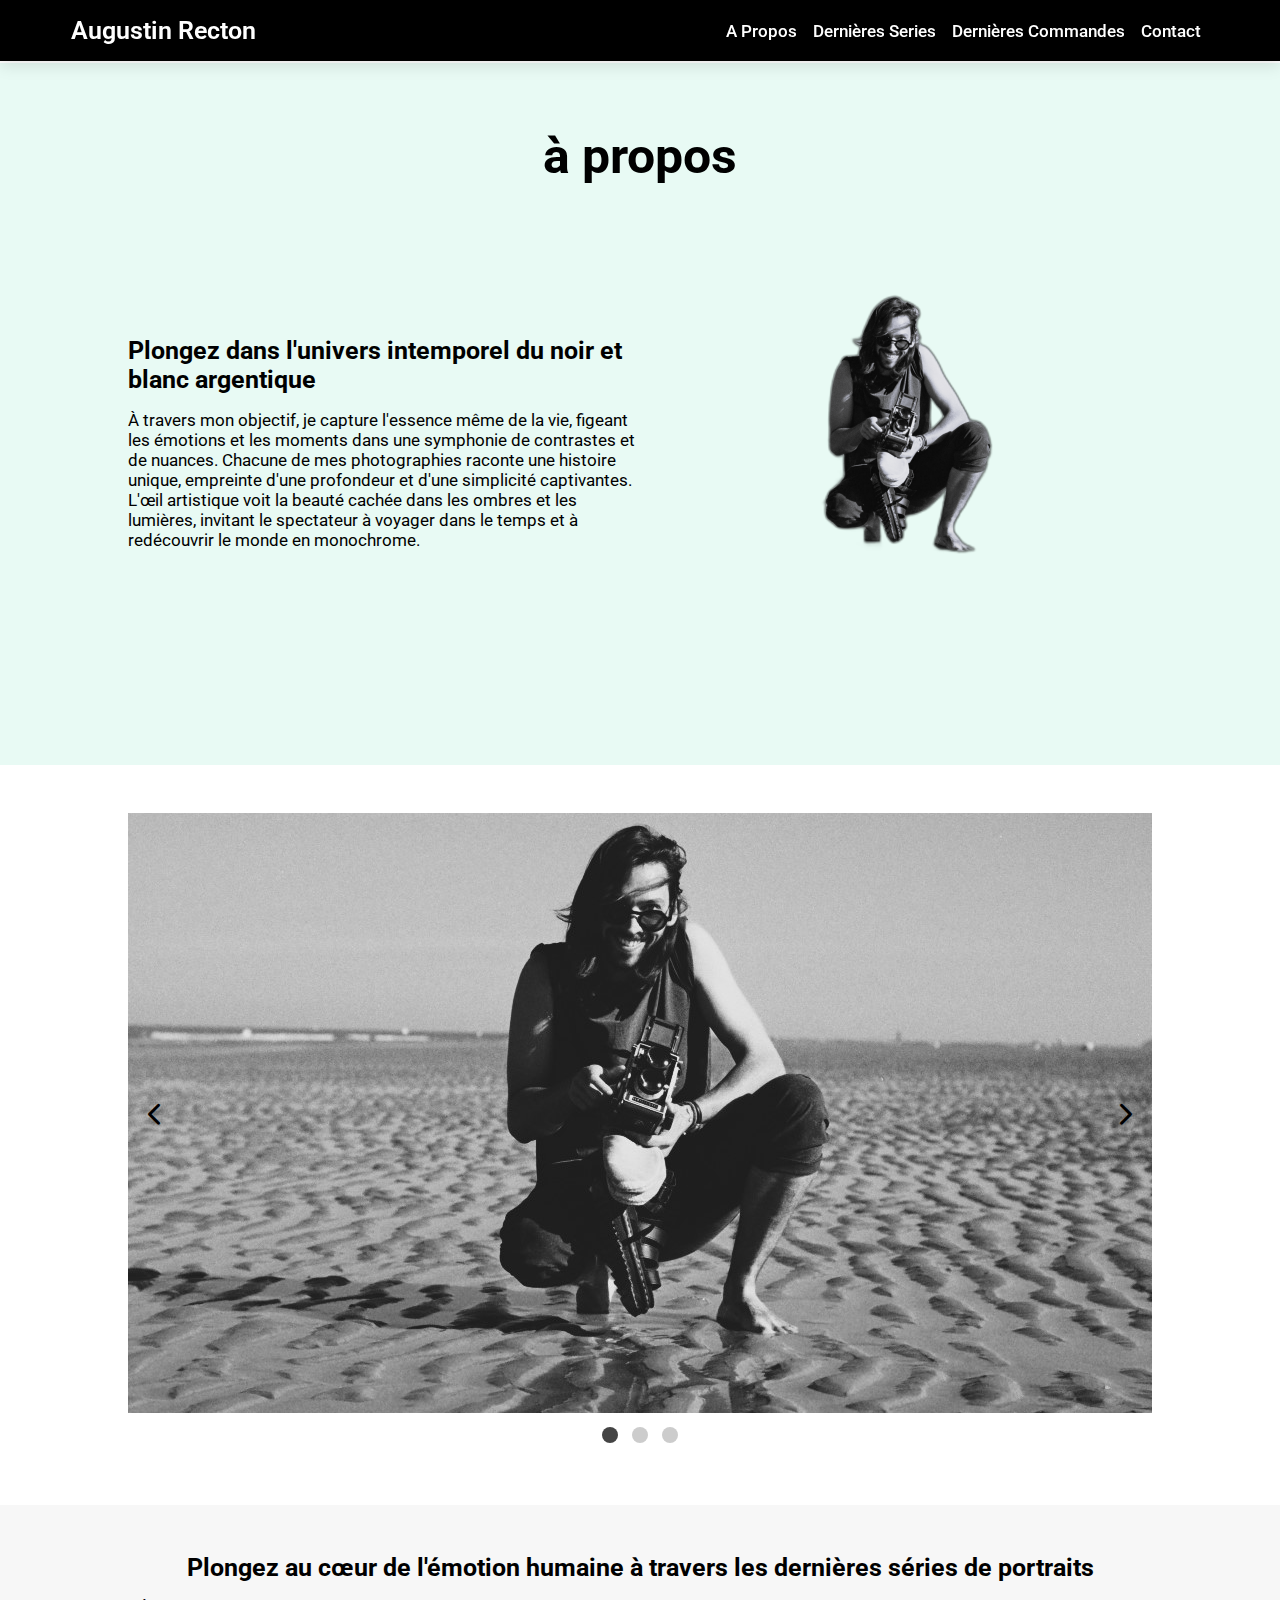
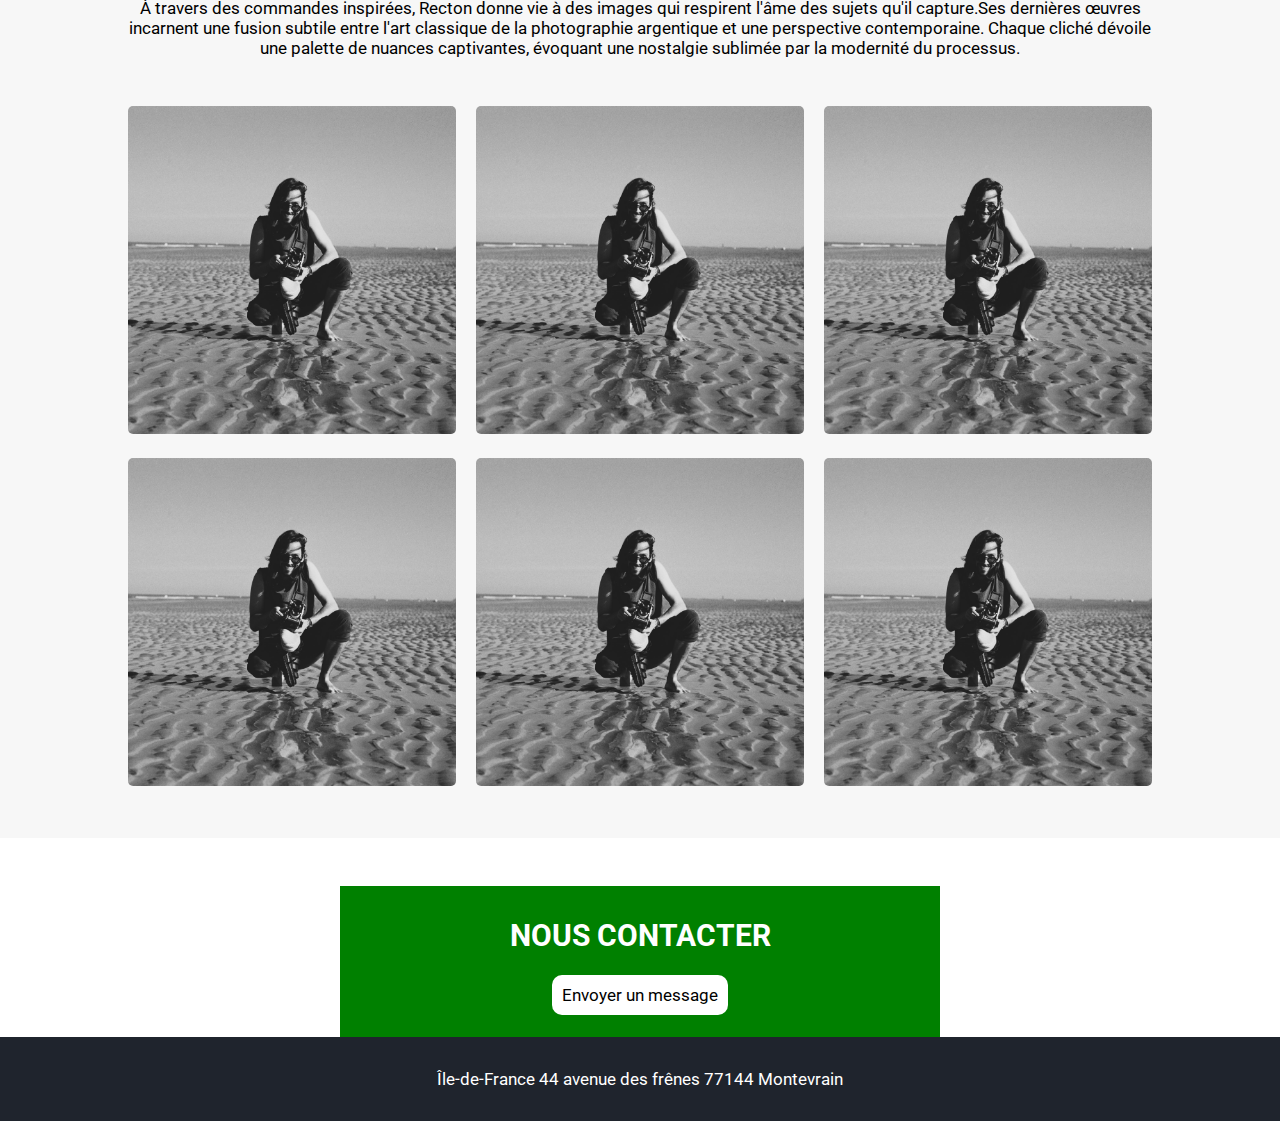
==== index.html @ 0e745ff0 "html css site aug" ====
<!DOCTYPE html>
<html lang="en">

<head>
    <meta charset="UTF-8">
    <meta name="viewport" content="width=device-width, initial-scale=1.0">
    <title>Augustin Recton</title>
    <link rel="icon" type="image/x-icon" href="./images/augdetouré.png">
    <!-- Google Font  -->
    <link
        href="https://fonts.googleapis.com/css2?family=Roboto:ital,wght@0,400;0,500;0,700;0,900;1,400;1,500;1,700;1,900&display=swap"
        rel="stylesheet">
    <!-- font-awesome -->
    <link rel="stylesheet" href="https://cdnjs.cloudflare.com/ajax/libs/font-awesome/6.0.0/css/all.min.css">


    <!-- CSS  -->
    <link rel="stylesheet" href="./css/style.css">

</head>

<body>
    <!-- Header Navbar  -->
    <!-- Header Navbar  -->
    <!-- Header Navbar  -->
    <header class="header">
        <nav>
            <div class="nav-center">
                <div class="nav-header">
                    <a class="logo" href="./index.html">Augustin Recton</a>
                    <button class="nav-toggle">
                        <i class="fas fa-bars"></i>
                    </button>
                </div>
                <ul class="links">
                    <li>
                        <a href="index.html">A Propos</a>
                    </li>
                    <li>
                        <a href="#">Dernières Series</a>
                    </li>
                    <li>
                        <a href="#">Dernières Commandes</a>
                    </li>
                    <li>
                        <a href="#">Contact</a>
                    </li>
                </ul>
            </div>
        </nav>
    </header>


    <!-- About Section  -->
    <!-- About Section  -->
    <!-- About Section  -->
    <div class="about">
        <div class="about-title">
            <h1>à propos</h1>
        </div>
        <div class="about-container">
            <!-- About Details  -->
            <div class="about-item">
                <div class="about-info">
                    <h3>Plongez dans l'univers intemporel du noir et blanc argentique</h3>
                    <p>À travers mon objectif, je capture l'essence même de la vie, figeant les émotions et les moments
                        dans une symphonie de contrastes et de nuances. Chacune de mes photographies raconte une
                        histoire unique, empreinte d'une profondeur et d'une simplicité captivantes. L'œil artistique
                        voit la beauté cachée dans les ombres et les lumières, invitant le spectateur à voyager dans le
                        temps et à redécouvrir le monde en monochrome.</p>
                </div>
            </div>

            <div class="about-item photo">
                <!-- About Photo  -->
                <div class="about-photo">
                    <img src="./images/augdetouré.png" alt="Photo">

                </div>
            </div>

        </div>
    </div>




    <!-- Slider Section  -->
    <!-- Slider Section  -->
    <!-- Slider Section  -->
    <div class="slider-container">
        <div id="slider">
            <div class="slide">
                <img src="./images/photo-augustin.jpg" alt="Photo">

            </div>

            <div class="slide">
                <img src="./images/photo-augustin.jpg" alt="Photo">
            </div>

            <div class="slide">
                <img src="./images/photo-augustin.jpg" alt="Photo">
            </div>

            <!--Controlling arrows-->
            <span class="controls" onclick="prevSlide(-1)" id="left-arrow"><i class="fa-solid fa-chevron-left"></i>
            </span>
            <span class="controls" id="right-arrow" onclick="nextSlide(1)"><i class="fa-solid fa-chevron-right"></i>
            </span>
        </div>
        <div id="dots-con">
            <span class="dot"></span>
            <span class="dot"></span>
            <span class="dot"></span>
        </div>
    </div>




    <!-- Portraits Section  -->
    <!-- Portraits Section  -->
    <!-- Portraits Section  -->
    <div class="portraits">
        <div class="title-container">
            <h3>Plongez au cœur de l'émotion humaine à travers les dernières séries de portraits
            </h3>
            <p>À travers des commandes inspirées, Recton donne vie à des images qui respirent l'âme des sujets qu'il
                capture.Ses dernières œuvres incarnent une fusion subtile entre l'art classique de la photographie
                argentique et
                une perspective contemporaine. Chaque cliché dévoile une palette de nuances captivantes, évoquant une
                nostalgie sublimée par la
                modernité du processus.</p>
        </div>
        <div class="portraits-container">
            <div class="portraits-item">
                <div class="photo">
                    <img src="./images/photo-augustin.jpg" alt="">
                </div>
            </div>
            <div class="portraits-item">
                <div class="photo">
                    <img src="./images/photo-augustin.jpg" alt="">
                </div>
            </div>
            <div class="portraits-item">
                <div class="photo">
                    <img src="./images/photo-augustin.jpg" alt="">
                </div>
            </div>
            <div class="portraits-item">
                <div class="photo">
                    <img src="./images/photo-augustin.jpg" alt="">
                </div>
            </div>
            <div class="portraits-item">
                <div class="photo">
                    <img src="./images/photo-augustin.jpg" alt="">
                </div>
            </div>
            <div class="portraits-item">
                <div class="photo">
                    <img src="./images/photo-augustin.jpg" alt="">
                </div>
            </div>
        </div>
    </div>



    <!-- Contact Section  -->
    <!-- Contact Section  -->
    <!-- Contact Section  -->
    <div class="contact">
        <h1>NOUS CONTACTER</h1>
        <a href="mailto:arecton@gmail.com">Envoyer un message</a>
    </div>




    <!-- Footer  -->
    <!-- Footer  -->
    <!-- Footer  -->
    <footer>
        <p>Île-de-France
            44 avenue des frênes
            77144 Montevrain</p>
    </footer>


    <!-- JavaScript  -->
    <script src="./js/script.js"></script>
</body>

</html>
---- css/style.css ----
/* Default CSS  */
* {
    padding: 0;
    margin: 0;
    box-sizing: border-box;
}

body {
    font-family: 'Roboto', sans-serif;
}

img {
    max-width: 100%;
}

a {
    text-decoration: none;
}

ul {
    list-style-type: none;
}

/* CSS  */

/* Header Navbar*/
/* Header Navbar*/
/* Header Navbar*/
nav {
    background: #000;
    box-shadow: 0 5px 15px rgba(0, 0, 0, 0.1);
    position: fixed;
    top: 0;
    width: 100%;
    z-index: 999;
}

/* navbar logo section  */
.nav-header {
    display: flex;
    align-items: center;
    justify-content: space-between;
    padding: 1rem;
}

.logo {
    font-size: 25px;
    color: #fff;
    font-weight: 600;
}

/* nav toggle or click mobile menu  */
.nav-toggle {
    font-size: 1.5rem;
    color: hsl(205, 78%, 60%);
    background: transparent;
    border-color: transparent;
    transition: all 0.3s linear;
    cursor: pointer;
}

.nav-toggle:hover {
    color: hsl(205, 86%, 17%);
    transform: rotate(90deg);
}

.links {
    height: 0;
    overflow: hidden;
    transition: all 0.3s linear;
}

/* navbar link menu  */
.links a {
    color: #fff;
    font-size: 17px;
    font-weight: 500;
    text-transform: capitalize;
    display: block;
    padding: 0.5rem 1rem;
    transition: all 0.3s linear;
}

.links a:hover {
    background: hsl(205, 86%, 81%);
    color: hsl(205, 78%, 60%);
    padding-left: 1.5rem;
}

/* show links call app.js  */
.show-links {
    height: 180px;
}

/* Navbar Responsive  */

@media screen and (min-width: 800px) {
    .nav-center {
        max-width: 1170px;
        margin: 0 auto;
        display: flex;
        align-items: center;
        justify-content: space-between;
        padding: 1rem;
    }

    .nav-header {
        padding: 0;
    }

    .nav-toggle {
        display: none;
    }

    .links {
        height: auto;
        display: flex;
    }

    .links a {
        padding: 0;
        margin: 0 0.5rem;
    }

    .links a:hover {
        padding: 0;
        background: transparent;
    }
}



/* About Section  */
/* About Section  */
/* About Section  */
.about {
    background: #e8faf4;
    margin-top: 63px;
    padding: 4rem 0;
}

.about-container {
    width: 80%;
    margin: auto;
    display: flex;
    justify-content: space-between;
    align-items: center;
}

.about .about-title h1 {
    font-size: 50px;
    text-align: center;
}

.about-container .about-item {
    width: 50%;
}

.about-container .about-item .about-info h3 {
    font-size: 25px;
}

.about-container .about-item .about-info p {
    font-size: 17px;
    padding-top: 1rem;
}

.about-container .about-photo img {
    max-width: 100%;
}

/* About Responsive Section  */
@media screen and (max-width: 992px) {
    .about-container {
        width: 100%;
        padding: 2rem;
    }
}

@media screen and (max-width: 764px) {
    .about-container .about-item .about-info h3 {
        font-size: 20px;
    }
}

@media screen and (max-width: 676px) {
    .about-container {
        flex-direction: column;
    }

    .about-container .about-item.photo {
        order: calc(1);
    }

    .about-container .about-item {
        width: 100%;
        order: calc(2);
    }
}

@media screen and (max-width: 464px) {
    .about-container .about-item .about-info h3 {
        font-size: 17px;
    }

    .about-container .about-item .about-info p {
        font-size: 15px;
    }
}



/* Slider Section  */
/* Slider Section  */
/* Slider Section  */
.slider-container {
    padding: 3rem 0;
}

#slider {
    width: 80%;
    margin: 0 auto;
    position: relative;
    overflow: hidden;
}

.slide {
    width: 100%;
    display: none;
    animation-name: fade;
    animation-duration: 1s;
}

.slide img {
    width: 100%;
    height: 600px;
    object-fit: cover;
    object-position: center;
}

@keyframes fade {
    from {
        opacity: 0.5;
    }

    to {
        opacity: 1;
    }
}

.controls {
    position: absolute;
    top: 50%;
    transform: translateY(-50%);
    font-size: 1.5em;
    padding: 15px 10px;
    border-radius: 5px;

}

.controls:hover {
    background: white;
    transition: 0.3s;
}

.controls:active {
    color: grey;
}

#left-arrow {
    left: 10px;
    cursor: pointer;
}

#right-arrow {
    right: 10px;
    cursor: pointer;
}

#dots-con {

    text-align: center;
}

.dot {
    display: inline-block;
    background: #ccc;
    padding: 8px;
    border-radius: 50%;
    margin: 10px 5px;
    cursor: pointer;
}

.active {
    background: #444;
}

/* Slider Responsive Section  */
@media screen and (max-width:576px) {
    #slider {
        width: 100%;

    }

    .controls {
        font-size: 1em;
    }

    #dots-con {
        display: none;
    }
}


/* Portraits Section  */
/* Portraits Section  */
/* Portraits Section  */
/* Portraits Section  */
.portraits {
    background: #f7f7f7;
    padding: 3rem 0;
}

.portraits .title-container {
    width: 80%;
    margin: auto;
}

.portraits .title-container h3 {
    font-size: 25px;
    text-align: center;
    color: #000;
}

.portraits .title-container p {
    padding-top: 1rem;
    font-size: 17px;
    text-align: center;
}

.portraits .portraits-container {
    width: 80%;
    margin: auto;
    display: grid;
    grid-template-columns: repeat(3, 1fr);
    column-gap: 20px;
    row-gap: 20px;
    padding-top: 3rem;
}


.portraits .portraits-container .portraits-item .photo img {
    max-width: 100%;
    border-radius: 5px;
}



/* Portraits Responsive Section  */
@media screen and (max-width: 992px) {
    .portraits .title-container {
        width: 100%;
        padding: 0 2rem;
    }

    .portraits .portraits-container {
        width: 100%;
        padding: 2rem;
    }
}

@media screen and (max-width: 764px) {
    .portraits .title-container h3 {
        font-size: 20px;
    }
}

@media screen and (max-width: 622px) {
    .portraits .portraits-container {
        grid-template-columns: repeat(2, 1fr);
    }
}

@media screen and (max-width: 464px) {
    .portraits .title-container h3 {
        font-size: 17px;
    }

    .portraits .title-container p {
        font-size: 15px;
    }
}


/* Contact Section  */
/* Contact Section  */
/* Contact Section  */
.contact {
    max-width: 600px;
    text-align: center;
    padding: 2rem;
    margin: auto;
    background: green;
    margin-top: 3rem;
}

.contact h1 {
    font-size: 30px;
    color: #fff;
    text-align: center;
    margin-bottom: 2rem;
}

.contact a {
    font-size: 17px;
    color: #000;
    background: #fff;
    padding: 10px;
    text-align: center;
    border-radius: 10px;
}

@media screen and (max-width: 324px) {
    .contact h1 {
        font-size: 25px;
    }
}


/* Footer  */
footer {
    background: #1f242d;
    padding: 2rem;
}

footer p {
    font-size: 17px;
    color: #fff;
    text-align: center;
}
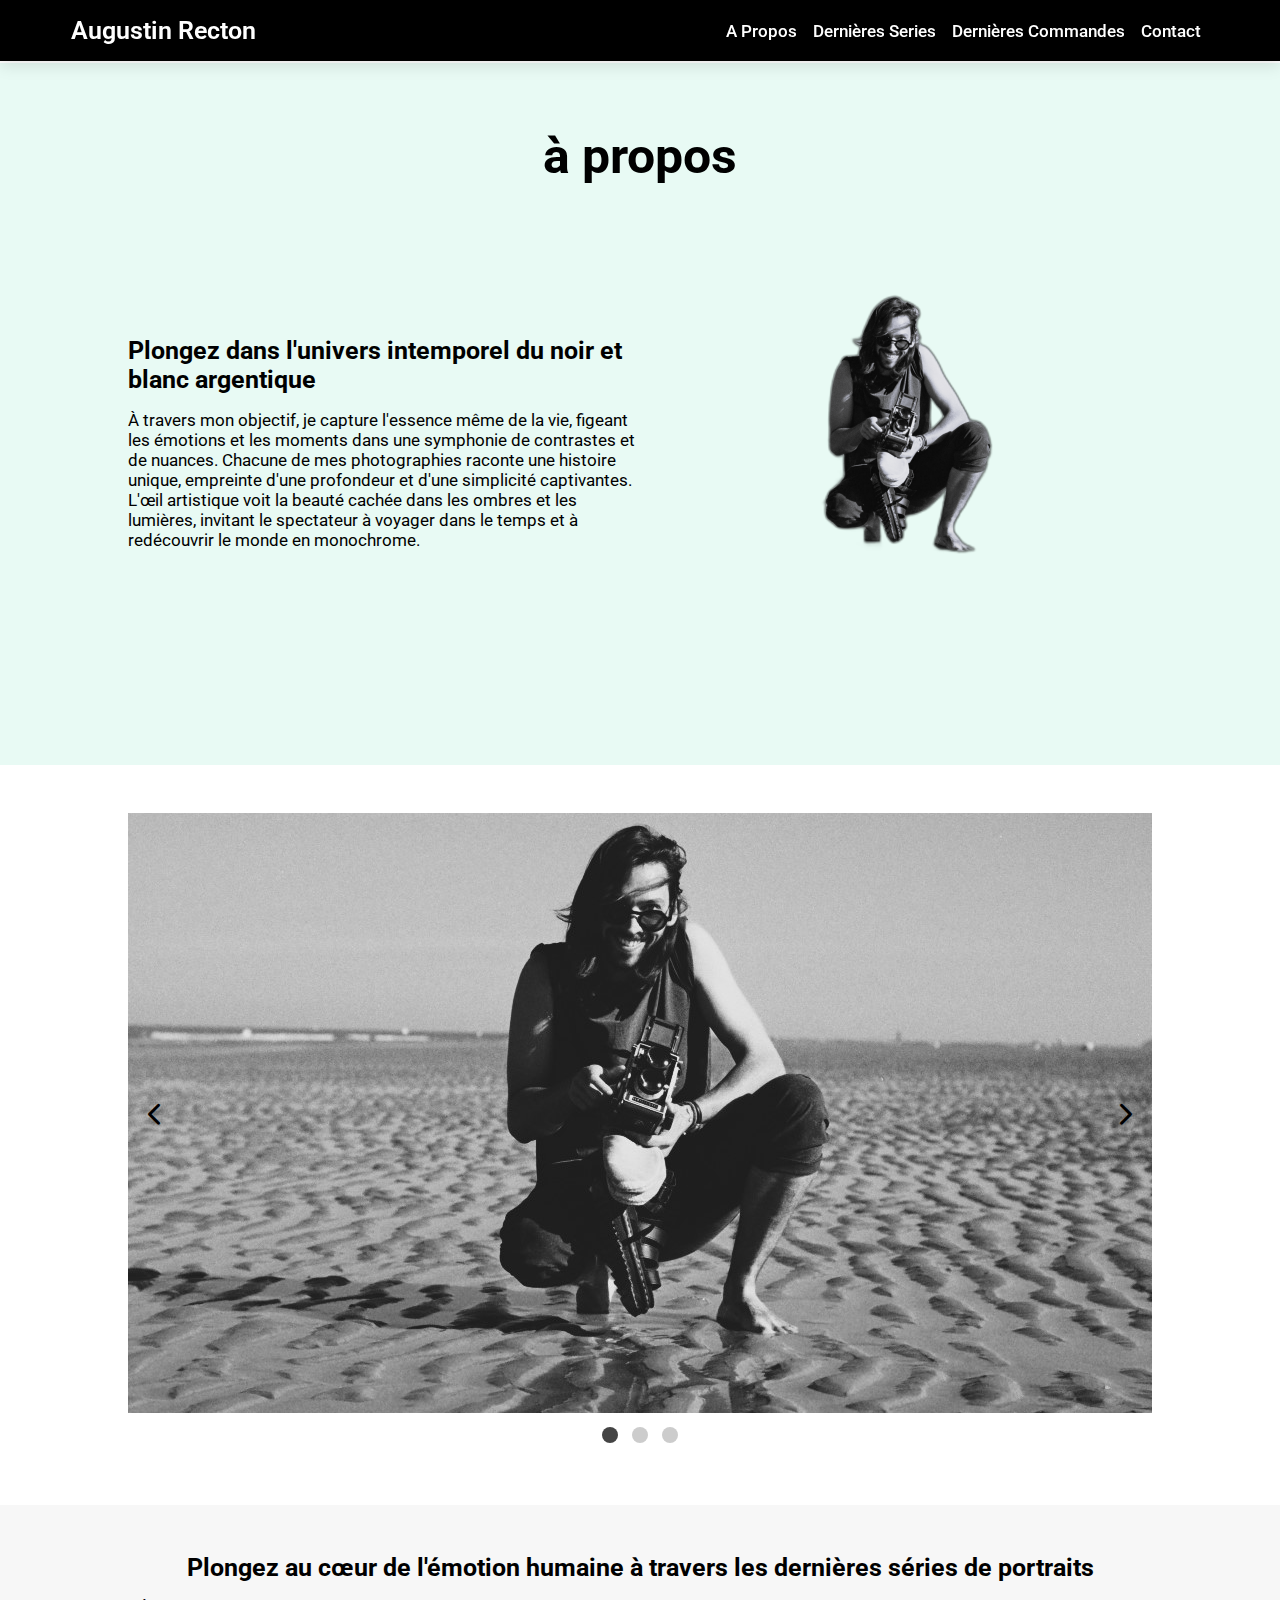
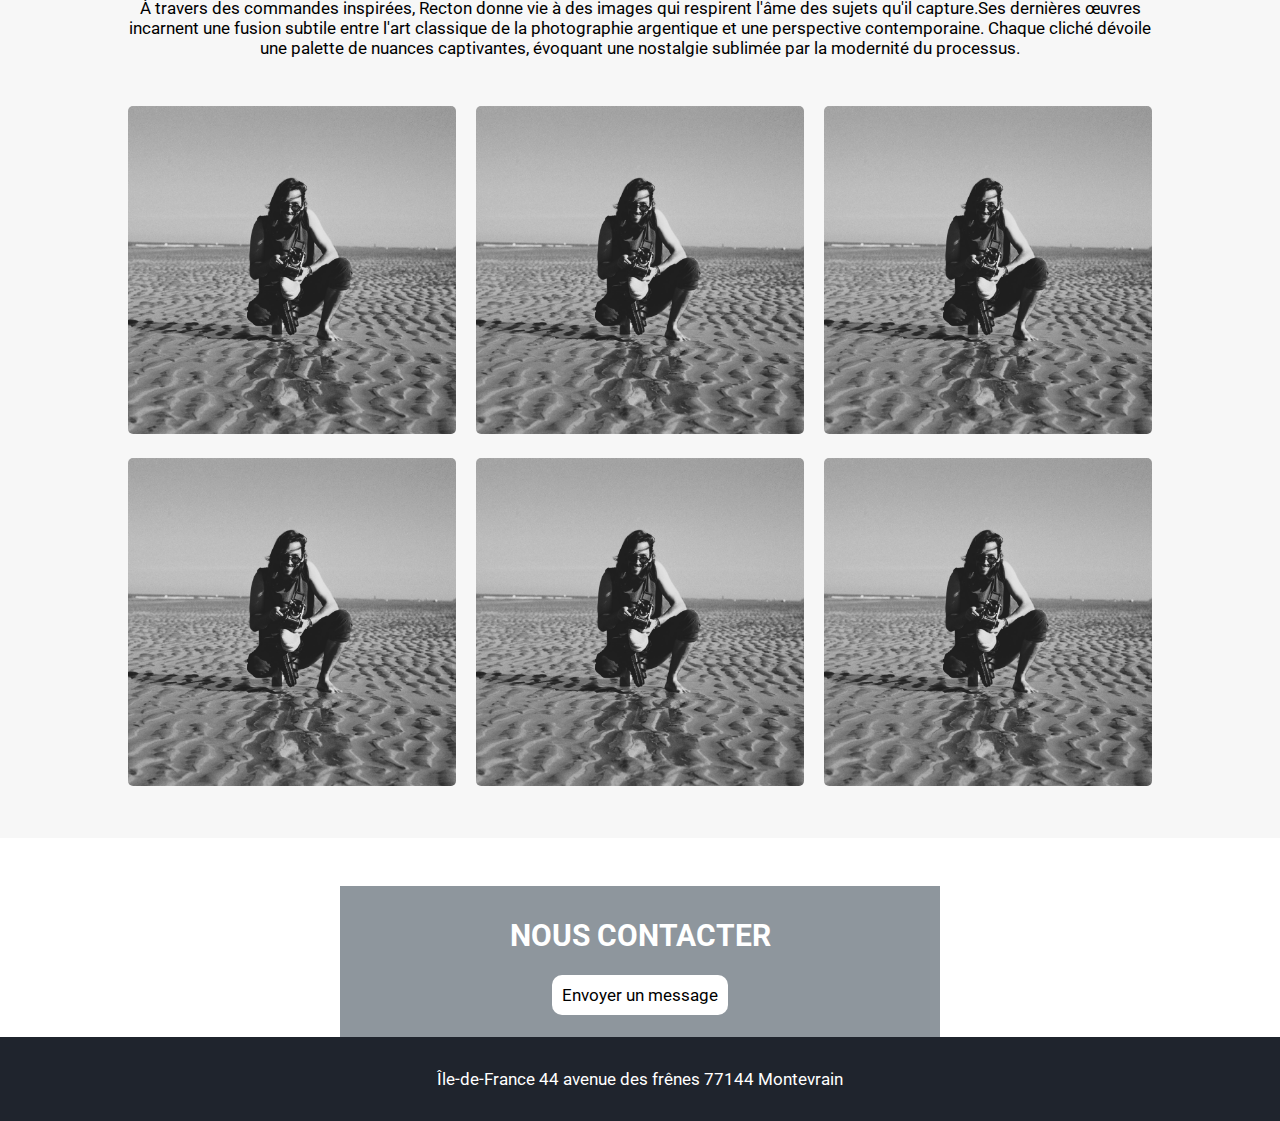
==== commit 983873d8: "test laodpage" ====
--- a/index.html
+++ b/index.html
@@ -1,5 +1,5 @@
 <!DOCTYPE html>
-<html lang="en">
+<html lang="fr">
 
 <head>
     <meta charset="UTF-8">
@@ -37,13 +37,13 @@
                         <a href="index.html">A Propos</a>
                     </li>
                     <li>
-                        <a href="#">Dernières Series</a>
+                        <a href="#slider-container">Dernières Series</a>
                     </li>
                     <li>
-                        <a href="#">Dernières Commandes</a>
+                        <a href="#portraits">Dernières Commandes</a>
                     </li>
                     <li>
-                        <a href="#">Contact</a>
+                        <a href="#contact">Contact</a>
                     </li>
                 </ul>
             </div>
@@ -194,4 +194,4 @@
     <script src="./js/script.js"></script>
 </body>
 
-</html>+</html>
--- a/css/style.css
+++ b/css/style.css
@@ -400,7 +400,7 @@
     text-align: center;
     padding: 2rem;
     margin: auto;
-    background: green;
+    background: #8E969D;
     margin-top: 3rem;
 }
 
@@ -437,4 +437,38 @@
     font-size: 17px;
     color: #fff;
     text-align: center;
-}+}
+
+/* accueil */
+.background {
+  position: relative;
+  width: 100vw;
+  height: 100vh;
+  overflow: hidden; /* Pour éviter le débordement de l'image */
+}
+
+.image-container {
+  position: relative;
+  display: inline-block;
+  width: 100%;
+  height: 100%;
+  text-align: center;
+}
+
+.start {
+  width: 100%;
+  height: 100%;
+  object-fit: cover; /* Pour conserver l'aspect ratio de l'image et la faire remplir le conteneur */
+}
+
+.discover-link {
+  position: absolute;
+  top: 50%;
+  left: 50%;
+  transform: translate(-50%, -50%);
+  background-color: #3498db;
+  color: white;
+  padding: 10px 20px;
+  text-decoration: none;
+  border-radius: 5px;
+}
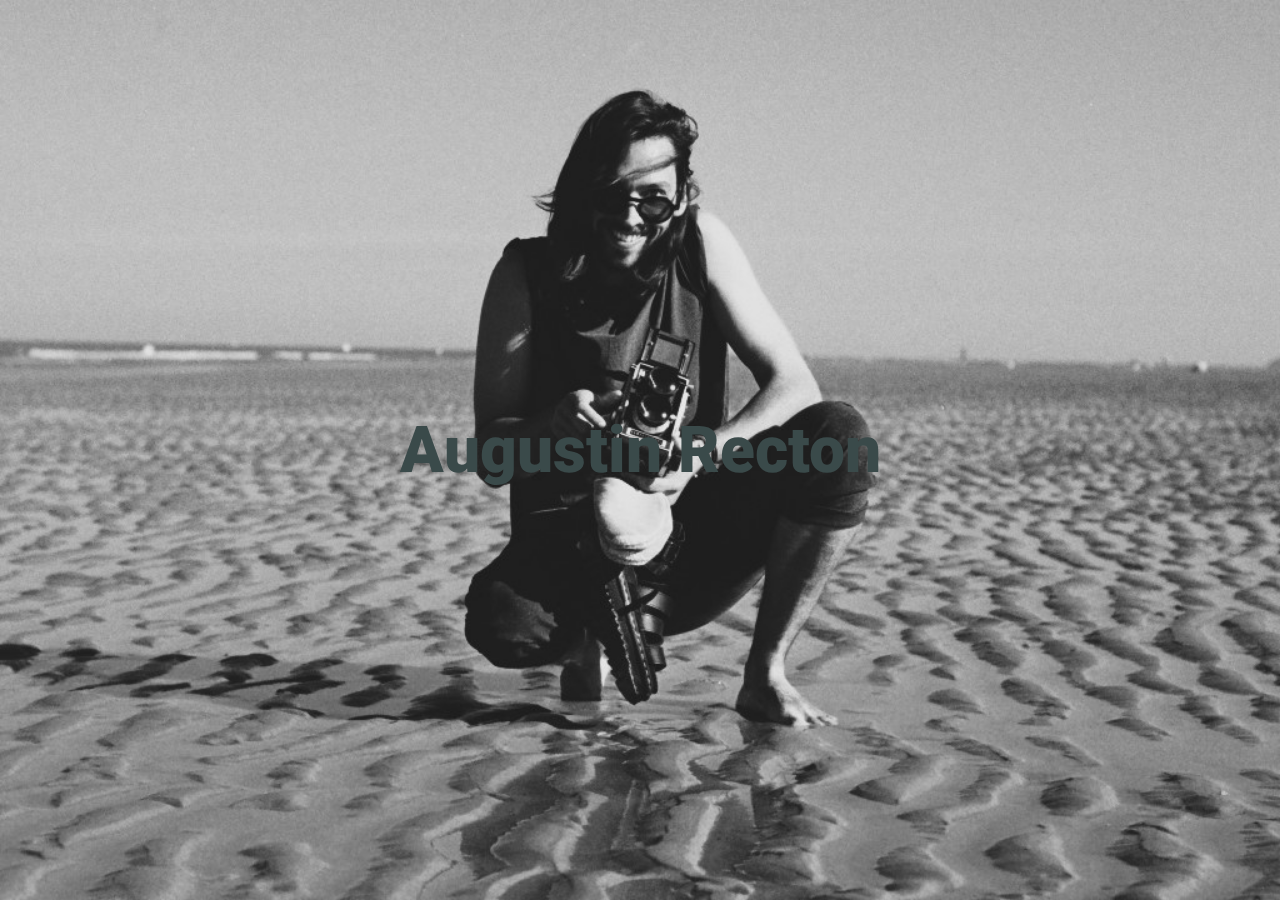
==== commit 55560746: "page html" ====
--- a/index.html
+++ b/index.html
@@ -1,197 +1,28 @@
-<!DOCTYPE html>
-<html lang="fr">
-
-<head>
-    <meta charset="UTF-8">
-    <meta name="viewport" content="width=device-width, initial-scale=1.0">
-    <title>Augustin Recton</title>
-    <link rel="icon" type="image/x-icon" href="./images/augdetouré.png">
-    <!-- Google Font  -->
-    <link
-        href="https://fonts.googleapis.com/css2?family=Roboto:ital,wght@0,400;0,500;0,700;0,900;1,400;1,500;1,700;1,900&display=swap"
-        rel="stylesheet">
-    <!-- font-awesome -->
-    <link rel="stylesheet" href="https://cdnjs.cloudflare.com/ajax/libs/font-awesome/6.0.0/css/all.min.css">
-
-
-    <!-- CSS  -->
-    <link rel="stylesheet" href="./css/style.css">
-
-</head>
-
-<body>
-    <!-- Header Navbar  -->
-    <!-- Header Navbar  -->
-    <!-- Header Navbar  -->
-    <header class="header">
-        <nav>
-            <div class="nav-center">
-                <div class="nav-header">
-                    <a class="logo" href="./index.html">Augustin Recton</a>
-                    <button class="nav-toggle">
-                        <i class="fas fa-bars"></i>
-                    </button>
-                </div>
-                <ul class="links">
-                    <li>
-                        <a href="index.html">A Propos</a>
-                    </li>
-                    <li>
-                        <a href="#slider-container">Dernières Series</a>
-                    </li>
-                    <li>
-                        <a href="#portraits">Dernières Commandes</a>
-                    </li>
-                    <li>
-                        <a href="#contact">Contact</a>
-                    </li>
-                </ul>
-            </div>
-        </nav>
-    </header>
-
-
-    <!-- About Section  -->
-    <!-- About Section  -->
-    <!-- About Section  -->
-    <div class="about">
-        <div class="about-title">
-            <h1>à propos</h1>
-        </div>
-        <div class="about-container">
-            <!-- About Details  -->
-            <div class="about-item">
-                <div class="about-info">
-                    <h3>Plongez dans l'univers intemporel du noir et blanc argentique</h3>
-                    <p>À travers mon objectif, je capture l'essence même de la vie, figeant les émotions et les moments
-                        dans une symphonie de contrastes et de nuances. Chacune de mes photographies raconte une
-                        histoire unique, empreinte d'une profondeur et d'une simplicité captivantes. L'œil artistique
-                        voit la beauté cachée dans les ombres et les lumières, invitant le spectateur à voyager dans le
-                        temps et à redécouvrir le monde en monochrome.</p>
-                </div>
-            </div>
-
-            <div class="about-item photo">
-                <!-- About Photo  -->
-                <div class="about-photo">
-                    <img src="./images/augdetouré.png" alt="Photo">
-
-                </div>
-            </div>
-
-        </div>
-    </div>
-
-
-
-
-    <!-- Slider Section  -->
-    <!-- Slider Section  -->
-    <!-- Slider Section  -->
-    <div class="slider-container">
-        <div id="slider">
-            <div class="slide">
-                <img src="./images/photo-augustin.jpg" alt="Photo">
-
-            </div>
-
-            <div class="slide">
-                <img src="./images/photo-augustin.jpg" alt="Photo">
-            </div>
-
-            <div class="slide">
-                <img src="./images/photo-augustin.jpg" alt="Photo">
-            </div>
-
-            <!--Controlling arrows-->
-            <span class="controls" onclick="prevSlide(-1)" id="left-arrow"><i class="fa-solid fa-chevron-left"></i>
-            </span>
-            <span class="controls" id="right-arrow" onclick="nextSlide(1)"><i class="fa-solid fa-chevron-right"></i>
-            </span>
-        </div>
-        <div id="dots-con">
-            <span class="dot"></span>
-            <span class="dot"></span>
-            <span class="dot"></span>
-        </div>
-    </div>
-
-
-
-
-    <!-- Portraits Section  -->
-    <!-- Portraits Section  -->
-    <!-- Portraits Section  -->
-    <div class="portraits">
-        <div class="title-container">
-            <h3>Plongez au cœur de l'émotion humaine à travers les dernières séries de portraits
-            </h3>
-            <p>À travers des commandes inspirées, Recton donne vie à des images qui respirent l'âme des sujets qu'il
-                capture.Ses dernières œuvres incarnent une fusion subtile entre l'art classique de la photographie
-                argentique et
-                une perspective contemporaine. Chaque cliché dévoile une palette de nuances captivantes, évoquant une
-                nostalgie sublimée par la
-                modernité du processus.</p>
-        </div>
-        <div class="portraits-container">
-            <div class="portraits-item">
-                <div class="photo">
-                    <img src="./images/photo-augustin.jpg" alt="">
-                </div>
-            </div>
-            <div class="portraits-item">
-                <div class="photo">
-                    <img src="./images/photo-augustin.jpg" alt="">
-                </div>
-            </div>
-            <div class="portraits-item">
-                <div class="photo">
-                    <img src="./images/photo-augustin.jpg" alt="">
-                </div>
-            </div>
-            <div class="portraits-item">
-                <div class="photo">
-                    <img src="./images/photo-augustin.jpg" alt="">
-                </div>
-            </div>
-            <div class="portraits-item">
-                <div class="photo">
-                    <img src="./images/photo-augustin.jpg" alt="">
-                </div>
-            </div>
-            <div class="portraits-item">
-                <div class="photo">
-                    <img src="./images/photo-augustin.jpg" alt="">
-                </div>
-            </div>
-        </div>
-    </div>
-
-
-
-    <!-- Contact Section  -->
-    <!-- Contact Section  -->
-    <!-- Contact Section  -->
-    <div class="contact">
-        <h1>NOUS CONTACTER</h1>
-        <a href="mailto:arecton@gmail.com">Envoyer un message</a>
-    </div>
-
-
-
-
-    <!-- Footer  -->
-    <!-- Footer  -->
-    <!-- Footer  -->
-    <footer>
-        <p>Île-de-France
-            44 avenue des frênes
-            77144 Montevrain</p>
-    </footer>
-
-
-    <!-- JavaScript  -->
-    <script src="./js/script.js"></script>
-</body>
-
-</html>
+<!DOCTYPE html>
+<html lang="fr">
+
+<head>
+    <meta charset="UTF-8">
+    <meta name="viewport" content="width=device-width, initial-scale=1.0">
+    <title>Augustin Recton</title>
+    <link rel="icon" type="image/x-icon" href="./images/augdetouré.png">
+    <!-- Google Font  -->
+    <link
+        href="https://fonts.googleapis.com/css2?family=Roboto:ital,wght@0,400;0,500;0,700;0,900;1,400;1,500;1,700;1,900&display=swap"
+        rel="stylesheet">
+    <!-- font-awesome -->
+    <link rel="stylesheet" href="https://cdnjs.cloudflare.com/ajax/libs/font-awesome/6.0.0/css/all.min.css">
+
+
+    <!-- CSS  -->
+    <link rel="stylesheet" href="./css/style.css">
+
+</head>
+<body>
+  <div class="background">
+    <div class="image-container">
+      <img class="start" src="images/photo-augustin.jpg" alt="">
+      <a class="discover-link" href="start.html">Augustin Recton</a>
+    </div>
+  </div>
+</body>
--- a/css/style.css
+++ b/css/style.css
@@ -461,14 +461,25 @@
   object-fit: cover; /* Pour conserver l'aspect ratio de l'image et la faire remplir le conteneur */
 }
 
+/* CSS */
 .discover-link {
   position: absolute;
   top: 50%;
   left: 50%;
   transform: translate(-50%, -50%);
-  background-color: #3498db;
-  color: white;
-  padding: 10px 20px;
+  background-color: transparent;
+  font-size: 5vw; /* Utilisation de vw pour la taille de police */
+  font-weight: 900;
+  color: #3a4a4a;
+  padding: 1vw 2vw; /* Utilisation de vw pour les marges internes */
   text-decoration: none;
   border-radius: 5px;
 }
+
+/* Utilisation de média queries pour ajuster le style en fonction de la largeur de l'écran */
+@media (max-width: 768px) {
+  .discover-link {
+    font-size: 10vw;
+    padding: 2vw 4vw;
+  }
+}
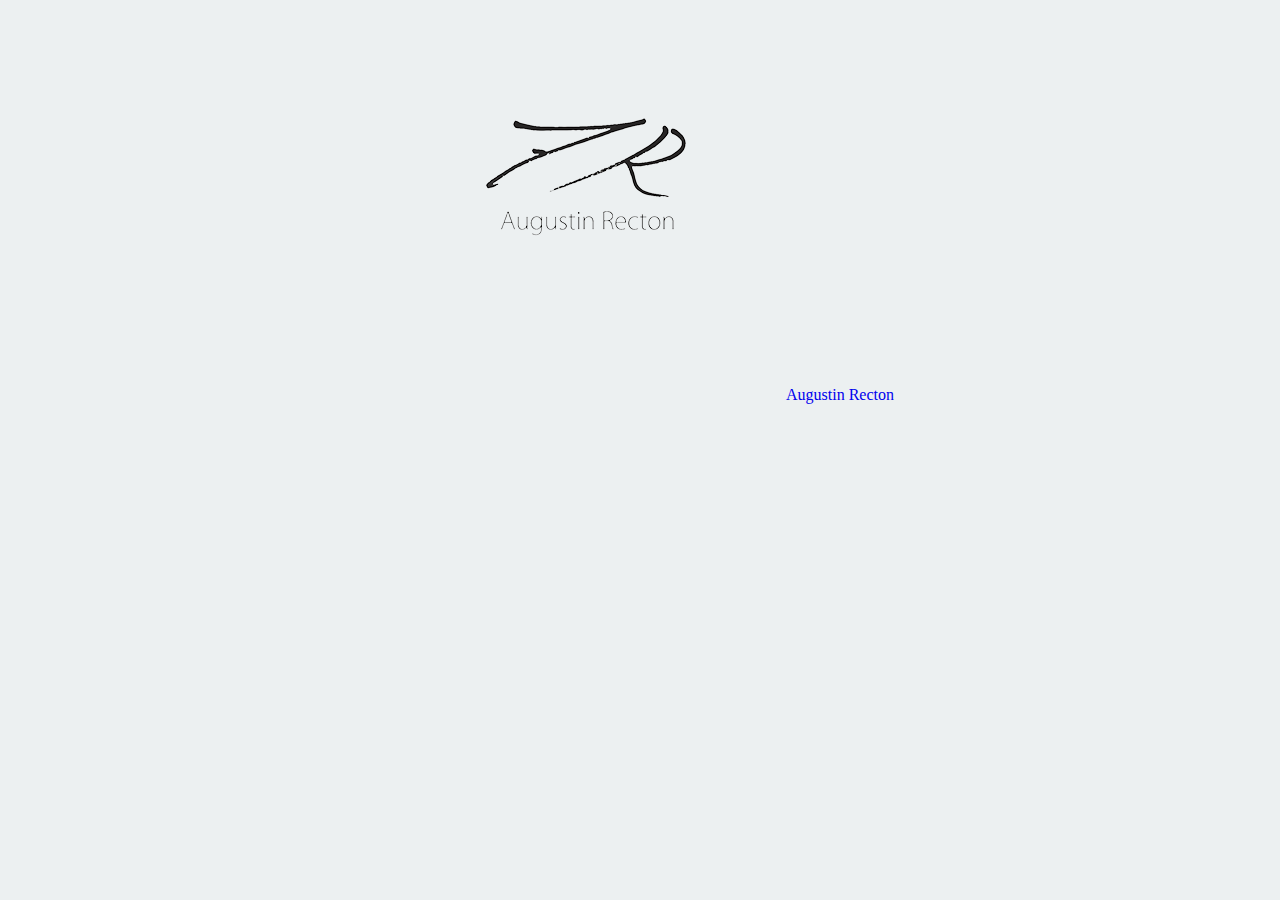
==== commit 730b6b48: "logo" ====
--- a/index.html
+++ b/index.html
@@ -21,7 +21,7 @@
 <body>
   <div class="background">
     <div class="image-container">
-      <img class="start" src="images/photo-augustin.jpg" alt="">
+      <a href="start.html" title= "#Apropos"><img src="images/Photo aug/logo-removebg-preview.png" alt="LOGO AUGUSTIN /></a>
       <a class="discover-link" href="start.html">Augustin Recton</a>
     </div>
   </div>
--- a/css/style.css
+++ b/css/style.css
@@ -5,8 +5,106 @@
     box-sizing: border-box;
 }
 
+* {
+  box-sizing: border-box;
+}
 body {
-    font-family: 'Roboto', sans-serif;
+  background-color: #ecf0f1;
+}
+.gallery-container {
+  display: flex;
+  flex-wrap: wrap;
+  justify-content: space-between;
+  background-color: #fff;
+  box-shadow: 0 0 3px 0 rgba(0, 0, 0, 0.3);
+  width: 80%;
+  margin: 0 auto;
+  padding: 10px;
+}
+.gallery-item {
+  flex-basis: 32.7%;
+  margin-bottom: 6px;
+  opacity: .85;
+  cursor: pointer;
+}
+.gallery-item:hover {
+  opacity: 1;
+}
+.gallery-item img {
+  width: 100%;
+  height: 100%;
+  object-fit: cover;
+}
+.gallery-content {
+  font-size: .8em;
+}
+
+.lightbox {
+  position: fixed;
+  display: none;
+  background-color: rgba(0, 0, 0, 0.8);
+  width: 100%;
+  height: 100%;
+  overflow: auto;
+  top: 0;
+  left: 0;
+}
+.lightbox-content {
+  position: relative;
+  width: 70%;
+  height: 70%;
+  margin: 5% auto;
+}
+.lightbox-content img {
+  border-radius: 7px;
+  box-shadow: 0 0 3px 0 rgba(225, 225, 225, .25);
+  width: 100%;
+  height: 100%;
+  object-fit: cover;
+}
+.lightbox-prev,
+.lightbox-next {
+  position: absolute;
+  background-color: rgba(0, 0, 0, 0.8);
+  color: #fff;
+  padding: 7px;
+  top: 45%;
+  cursor: pointer;
+}
+.lightbox-prev {
+  left: 0;
+}
+.lightbox-next {
+  right: 0;
+}
+.lightbox-prev:hover,
+.lightbox-next:hover {
+  opacity: .8;
+}
+
+@media (max-width: 767px) {
+  .gallery-container {
+      width: 100%;
+  }
+  .gallery-item {
+      flex-basis: 49.80%;
+      margin-bottom: 3px;
+  }
+  .lightbox-content {
+      width: 80%;
+      height: 60%;
+      margin: 15% auto;
+  }
+}
+@media (max-width: 480px) {
+  .gallery-item {
+      flex-basis: 100%;
+      margin-bottom: 1px;
+  }
+  .lightbox-content {
+      width: 90%;
+      margin: 20% auto;
+  }
 }
 
 img {
@@ -43,11 +141,11 @@
     padding: 1rem;
 }
 
-.logo {
-    font-size: 25px;
-    color: #fff;
-    font-weight: 600;
-}
+img.logo{
+  width : 150px;
+height : 150px;
+}
+
 
 /* nav toggle or click mobile menu  */
 .nav-toggle {
@@ -210,33 +308,7 @@
 
 
 
-/* Slider Section  */
-/* Slider Section  */
-/* Slider Section  */
-.slider-container {
-    padding: 3rem 0;
-}
-
-#slider {
-    width: 80%;
-    margin: 0 auto;
-    position: relative;
-    overflow: hidden;
-}
-
-.slide {
-    width: 100%;
-    display: none;
-    animation-name: fade;
-    animation-duration: 1s;
-}
-
-.slide img {
-    width: 100%;
-    height: 600px;
-    object-fit: cover;
-    object-position: center;
-}
+
 
 @keyframes fade {
     from {
@@ -295,21 +367,6 @@
     background: #444;
 }
 
-/* Slider Responsive Section  */
-@media screen and (max-width:576px) {
-    #slider {
-        width: 100%;
-
-    }
-
-    .controls {
-        font-size: 1em;
-    }
-
-    #dots-con {
-        display: none;
-    }
-}
 
 
 /* Portraits Section  */
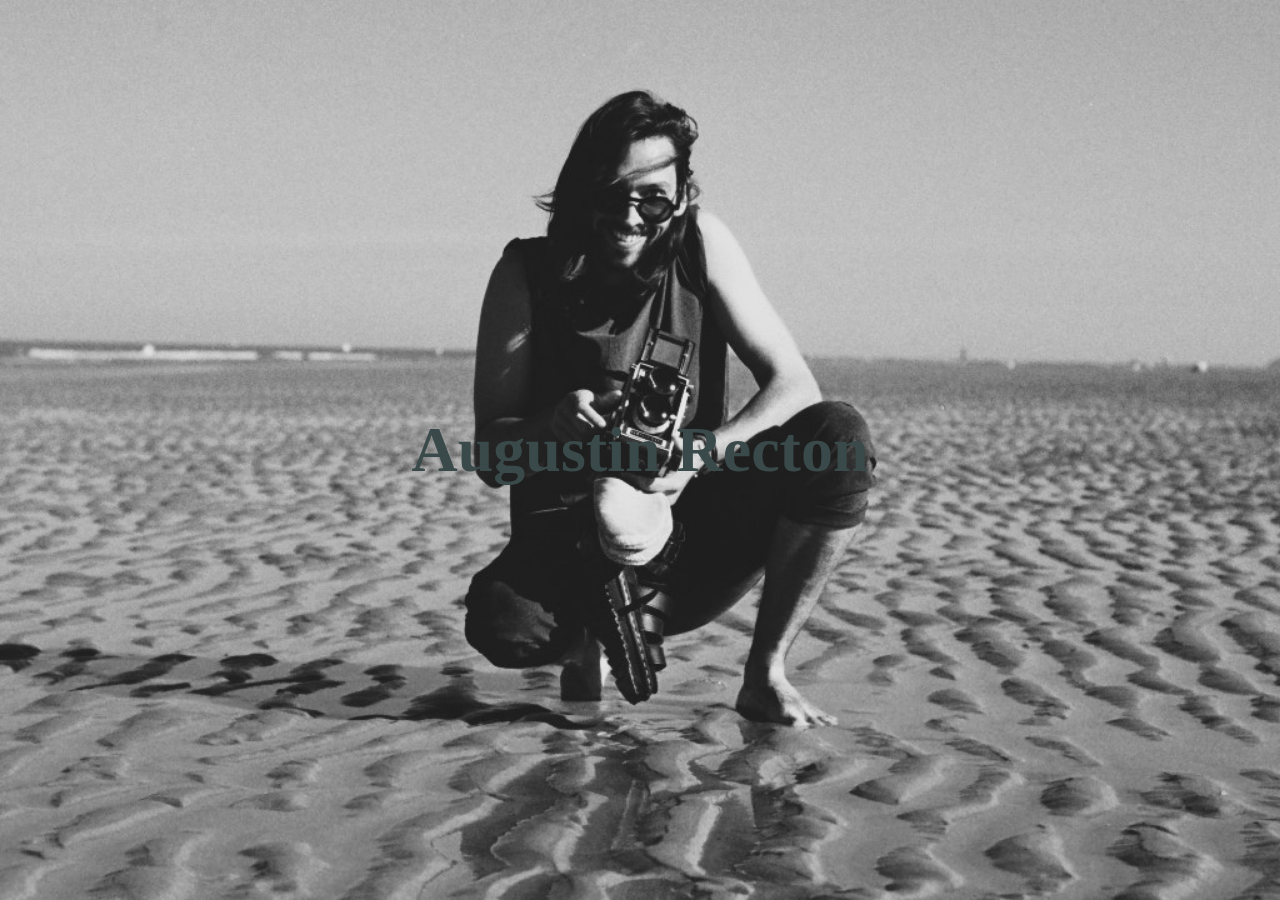
==== commit 50921121: "test footer +logo" ====
--- a/index.html
+++ b/index.html
@@ -21,7 +21,7 @@
 <body>
   <div class="background">
     <div class="image-container">
-      <a href="start.html" title= "#Apropos"><img src="images/Photo aug/logo-removebg-preview.png" alt="LOGO AUGUSTIN /></a>
+      <img class="start" src="images/photo-augustin.jpg" alt="">
       <a class="discover-link" href="start.html">Augustin Recton</a>
     </div>
   </div>
--- a/css/style.css
+++ b/css/style.css
@@ -142,8 +142,7 @@
 }
 
 img.logo{
-  width : 150px;
-height : 150px;
+
 }
 
 
@@ -486,14 +485,25 @@
 
 /* Footer  */
 footer {
-    background: #1f242d;
-    padding: 2rem;
+  background: #fff;
+  padding: 2rem;
+}
+
+.footer-content {
+  display: flex;
+  justify-content: space-between;
+  align-items: center; /* Pour aligner verticalement le texte et le logo */
 }
 
 footer p {
-    font-size: 17px;
-    color: #fff;
-    text-align: center;
+  font-size: 17px;
+  color: #1f242d;
+  text-align: left; /* Pour aligner le texte à droite */
+}
+
+/* Stylez le logo comme vous le souhaitez ici */
+.footer-content img {
+  max-width: 100%; /* Pour éviter que l'image ne dépasse la largeur du conteneur */
 }
 
 /* accueil */
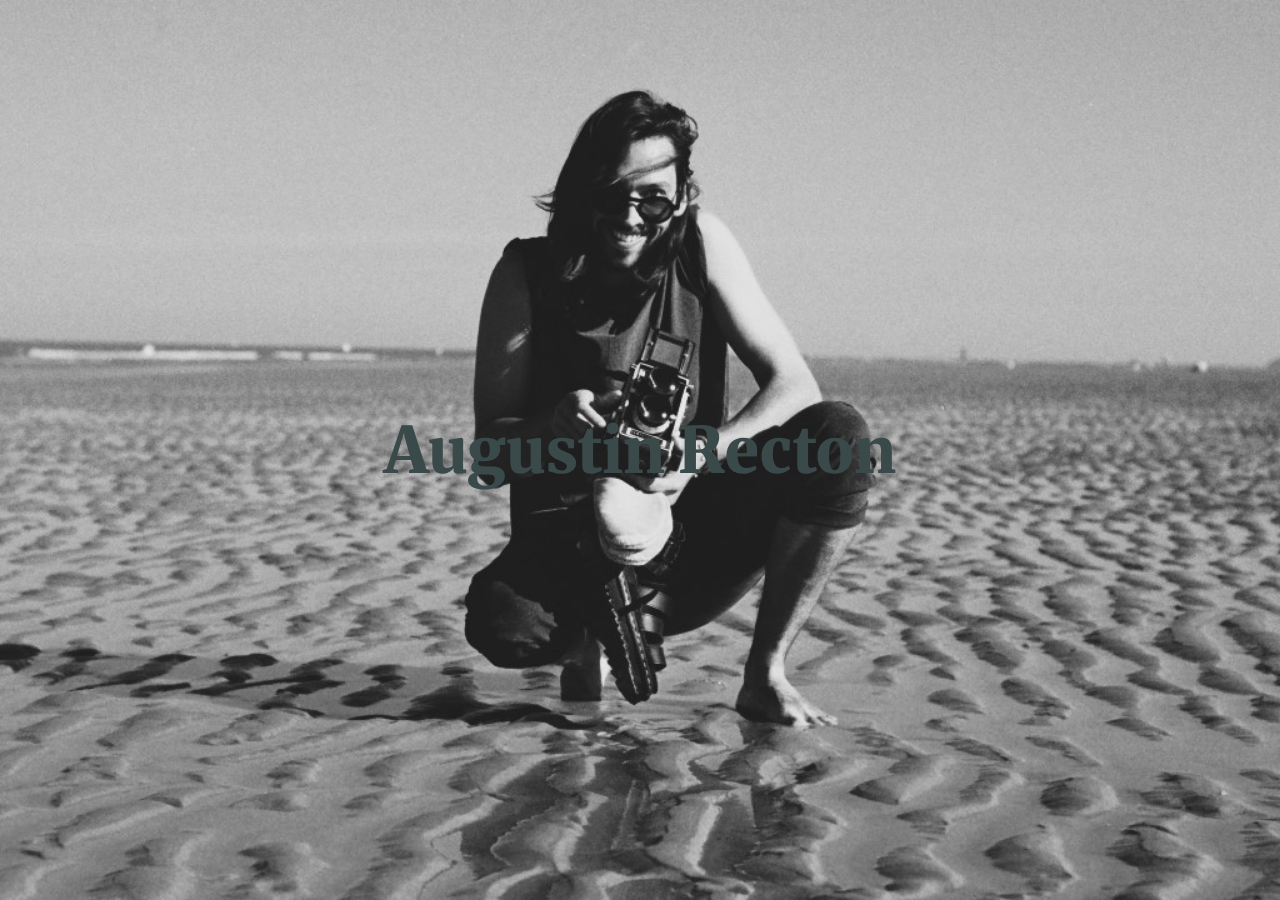
==== commit 0998b8ca: "modif css global" ====
--- a/index.html
+++ b/index.html
@@ -7,9 +7,10 @@
     <title>Augustin Recton</title>
     <link rel="icon" type="image/x-icon" href="./images/augdetouré.png">
     <!-- Google Font  -->
-    <link
-        href="https://fonts.googleapis.com/css2?family=Roboto:ital,wght@0,400;0,500;0,700;0,900;1,400;1,500;1,700;1,900&display=swap"
-        rel="stylesheet">
+    <link href="https://fonts.googleapis.com/css2?family=Roboto:ital,wght@0,400;0,500;0,700;0,900;1,400;1,500;1,700;1,900&display=swap" rel="stylesheet">
+    <link rel="preconnect" href="https://fonts.googleapis.com">
+    <link rel="preconnect" href="https://fonts.gstatic.com" crossorigin>
+    <link href="https://fonts.googleapis.com/css2?family=Merriweather:wght@700&display=swap" rel="stylesheet">
     <!-- font-awesome -->
     <link rel="stylesheet" href="https://cdnjs.cloudflare.com/ajax/libs/font-awesome/6.0.0/css/all.min.css">
 
@@ -22,7 +23,7 @@
   <div class="background">
     <div class="image-container">
       <img class="start" src="images/photo-augustin.jpg" alt="">
-      <a class="discover-link" href="start.html">Augustin Recton</a>
+      <a class="discover-link" href="art.html">Augustin Recton</a>
     </div>
   </div>
 </body>
--- a/css/style.css
+++ b/css/style.css
@@ -7,9 +7,10 @@
 
 * {
   box-sizing: border-box;
+  font-family: 'Merriweather', serif;
 }
 body {
-  background-color: #ecf0f1;
+
 }
 .gallery-container {
   display: flex;
@@ -113,6 +114,7 @@
 
 a {
     text-decoration: none;
+
 }
 
 ul {
@@ -125,13 +127,25 @@
 /* Header Navbar*/
 /* Header Navbar*/
 nav {
-    background: #000;
+  background-image: linear-gradient(to right top, #413c3e, #423d41, #423f44, #424147, #414349, #3d3f47, #3a3c44, #373842, #332d39, #31222d, #2d181f, #270e0e);
     box-shadow: 0 5px 15px rgba(0, 0, 0, 0.1);
     position: fixed;
     top: 0;
     width: 100%;
     z-index: 999;
 }
+
+.bouton {
+  display: inline-block;
+  padding: 10px 20px;
+
+  color: #fff; /* Couleur du texte */
+  text-decoration: none; /* Supprime les soulignements par défaut des liens */
+
+  font-family: 'Merriweather', serif;
+  transition: background-color 0.3s ease; /* Animation de transition de la couleur de fond */
+}
+
 
 /* navbar logo section  */
 .nav-header {
@@ -141,9 +155,7 @@
     padding: 1rem;
 }
 
-img.logo{
-
-}
+
 
 
 /* nav toggle or click mobile menu  */
@@ -231,7 +243,7 @@
 /* About Section  */
 /* About Section  */
 .about {
-    background: #e8faf4;
+
     margin-top: 63px;
     padding: 4rem 0;
 }
@@ -255,15 +267,18 @@
 
 .about-container .about-item .about-info h3 {
     font-size: 25px;
+    font-family: 'Merriweather', serif;
 }
 
 .about-container .about-item .about-info p {
     font-size: 17px;
     padding-top: 1rem;
+    font-family: 'Merriweather', serif;
 }
 
 .about-container .about-photo img {
     max-width: 100%;
+    margin-left: -20px;
 }
 
 /* About Responsive Section  */
@@ -373,13 +388,14 @@
 /* Portraits Section  */
 /* Portraits Section  */
 .portraits {
-    background: #f7f7f7;
+
     padding: 3rem 0;
 }
 
 .portraits .title-container {
     width: 80%;
     margin: auto;
+    padding: inherit;
 }
 
 .portraits .title-container h3 {
@@ -416,7 +432,7 @@
 @media screen and (max-width: 992px) {
     .portraits .title-container {
         width: 100%;
-        padding: 0 2rem;
+        padding: 35px 2rem;
     }
 
     .portraits .portraits-container {
